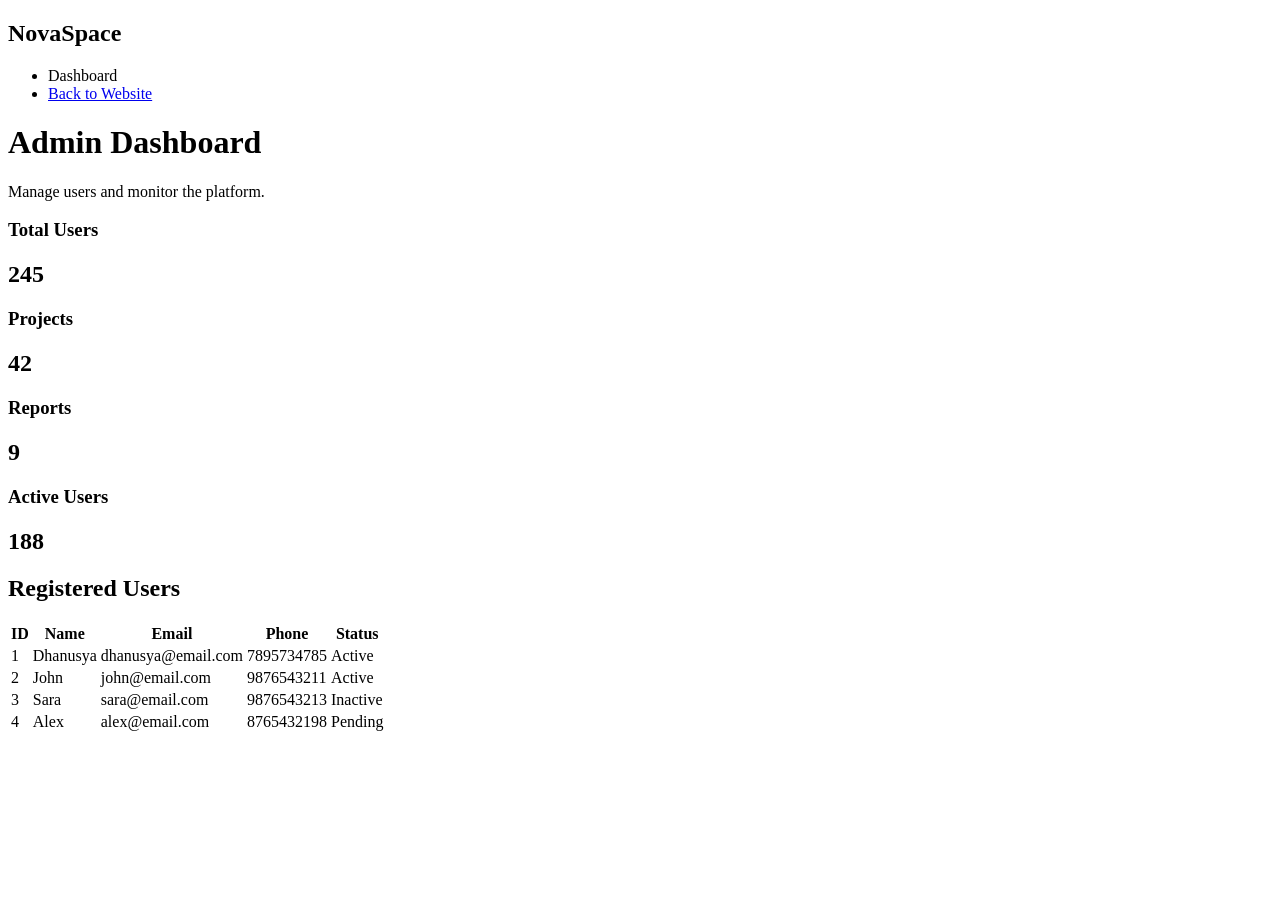
==== admindashboard.html @ 412bafdc "static-pages" ====
<!DOCTYPE html>
<html lang="en">

<head>
    <meta charset="UTF-8">
    <meta name="viewport" content="width=device-width, initial-scale=1.0">
    <title>Admin Panel | NovaSpace</title>
    <link rel="stylesheet" href="adminDashboard.css">
</head>

<body>
    <!-- Sidebar -->
    <aside class="sidebar">
        <h2>NovaSpace</h2>
        <ul>
            <li class="active">Dashboard</li>
            <li><a href="index.html">Back to Website</a></li>
        </ul>

    </aside>

    <!-- Main Content -->
    <main class="main">
        <header>
            <h1>Admin Dashboard</h1>
            <p>Manage users and monitor the platform.</p>
        </header>

        <!-- Statistics -->
        <section class="cards">
            <div class="card">
                <h3>Total Users</h3>
                <h2>245</h2>
            </div>
            
            <div class="card">
                <h3>Projects</h3>
                <h2>42</h2>
            </div>

            <div class="card">
                <h3>Reports</h3>
                <h2>9</h2>
            </div>

            <div class="card">
                <h3>Active Users</h3>
                <h2>188</h2>
            </div>
        </section>

        <!-- User Table -->
        <section class="users">
            <h2>Registered Users</h2>
            <table>

                <tr>
                    <th>ID</th>
                    <th>Name</th>
                    <th>Email</th>
                    <th>Phone</th>
                    <th>Status</th>
                </tr>

                <tr>
                    <td>1</td>
                    <td>Dhanusya</td>
                    <td>dhanusya@email.com</td>
                    <td>7895734785</td>
                    <td>Active</td>
                </tr>

                <tr>
                    <td>2</td>
                    <td>John</td>
                    <td>john@email.com</td>
                    <td>9876543211</td>
                    <td>Active</td>
                </tr>

                <tr>
                    <td>3</td>
                    <td>Sara</td>
                    <td>sara@email.com</td>
                    <td>9876543213</td>
                    <td>Inactive</td>
                </tr>

                <tr>
                    <td>4</td>
                    <td>Alex</td>
                    <td>alex@email.com</td>
                    <td>8765432198</td>
                    <td>Pending</td>
                </tr>
            </table>
        </section>
    </main>
</body>
</html>
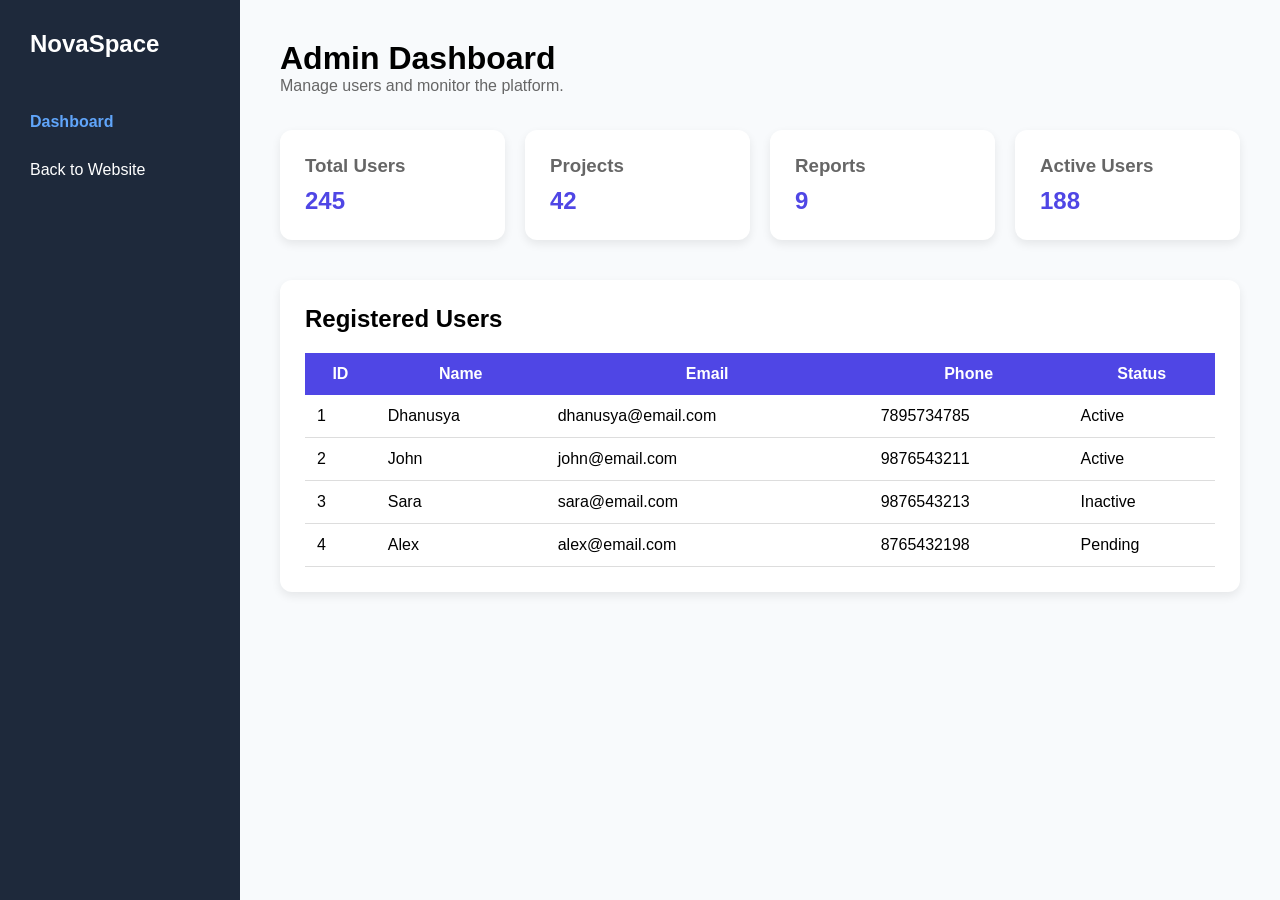
==== commit f2209fc8: "update admin dashboard" ====
--- a/admindashboard.html
+++ b/admindashboard.html
@@ -5,7 +5,7 @@
     <meta charset="UTF-8">
     <meta name="viewport" content="width=device-width, initial-scale=1.0">
     <title>Admin Panel | NovaSpace</title>
-    <link rel="stylesheet" href="adminDashboard.css">
+    <link rel="stylesheet" href="admindashboard.css">
 </head>
 
 <body>
--- a/admindashboard.css
+++ b/admindashboard.css
@@ -0,0 +1,122 @@
+*{
+    margin:0;
+    padding:0;
+    box-sizing:border-box;
+}
+
+/* Body */
+body{
+    display:flex;
+    font-family:Arial, Helvetica, sans-serif;
+    background:#F8FAFC;
+}
+
+/* Sidebar */
+.sidebar{
+    width:240px;
+    height:100vh;
+    background:#1E293B;
+    color:white;
+    padding:30px;
+}
+
+.sidebar h2{
+    margin-bottom:40px;
+}
+
+.sidebar ul{
+    list-style:none;
+}
+
+.sidebar li{
+    padding:15px 0;
+    cursor:pointer;
+}
+
+.sidebar li:hover{
+    color:#60A5FA;
+}
+
+.sidebar a{
+    color:white;
+    text-decoration:none;
+}
+
+.active{
+    font-weight:bold;
+    color:#60A5FA;
+}
+
+
+/* Main */
+
+.main{
+    flex:1;
+    padding:40px;
+}
+
+header{
+    margin-bottom:35px;
+}
+
+header p{
+    color:#666;
+}
+
+
+/* Cards */
+.cards{
+    display:flex;
+    gap:20px;
+    margin-bottom:40px;
+}
+
+.card{
+    flex:1;
+    background:white;
+    padding:25px;
+    border-radius:12px;
+    box-shadow:0 4px 10px rgba(0,0,0,.08);
+}
+
+.card h3{
+    color:#666;
+    margin-bottom:10px;
+}
+
+.card h2{
+    color:#4F46E5;
+}
+
+
+/* User Table */
+.users{
+    background:white;
+    padding:25px;
+    border-radius:12px;
+    box-shadow:0 4px 10px rgba(0,0,0,.08);
+}
+
+.users h2{
+    margin-bottom:20px;
+}
+
+table{
+    width:100%;
+    border-collapse:collapse;
+}
+
+th{
+    background:#4F46E5;
+    color:white;
+    padding:12px;
+}
+
+td{
+    padding:12px;
+    border-bottom:1px solid #ddd;
+}
+
+tr:hover{
+    background:#F3F4F6;
+}
